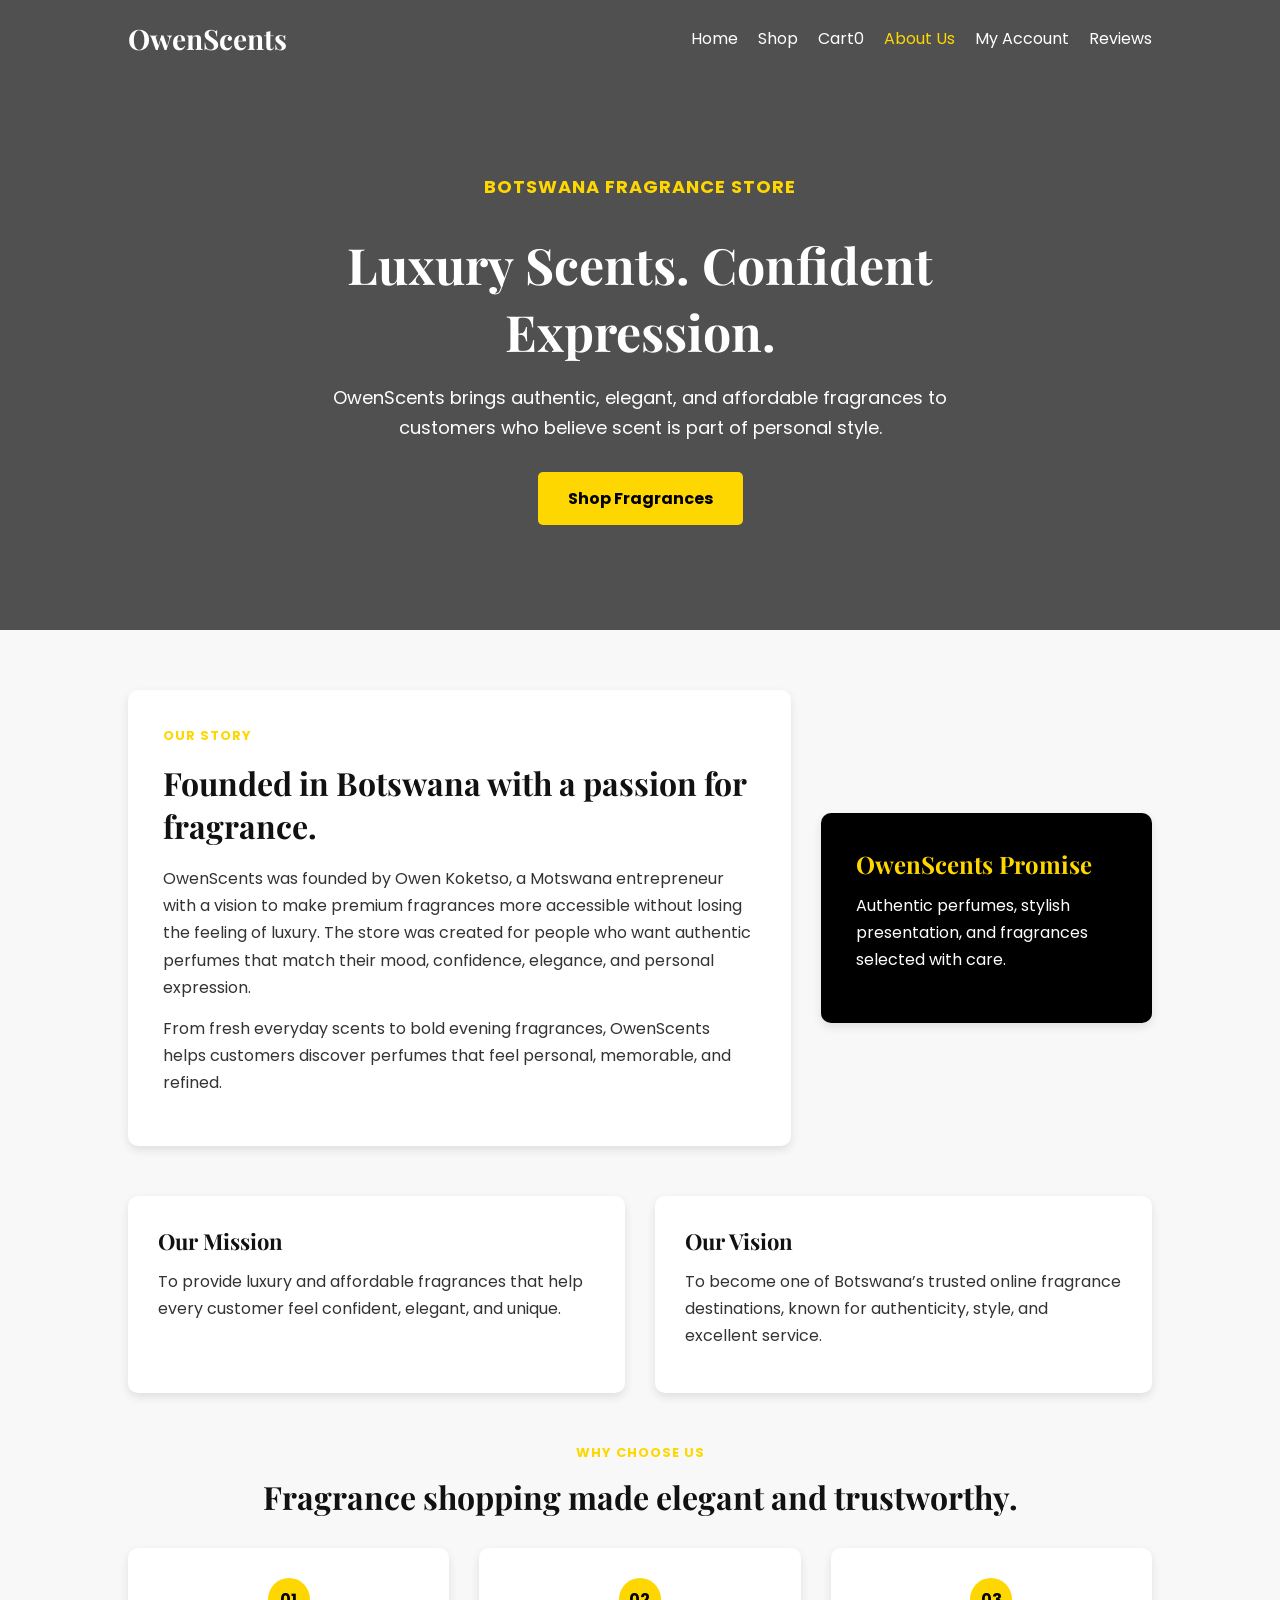
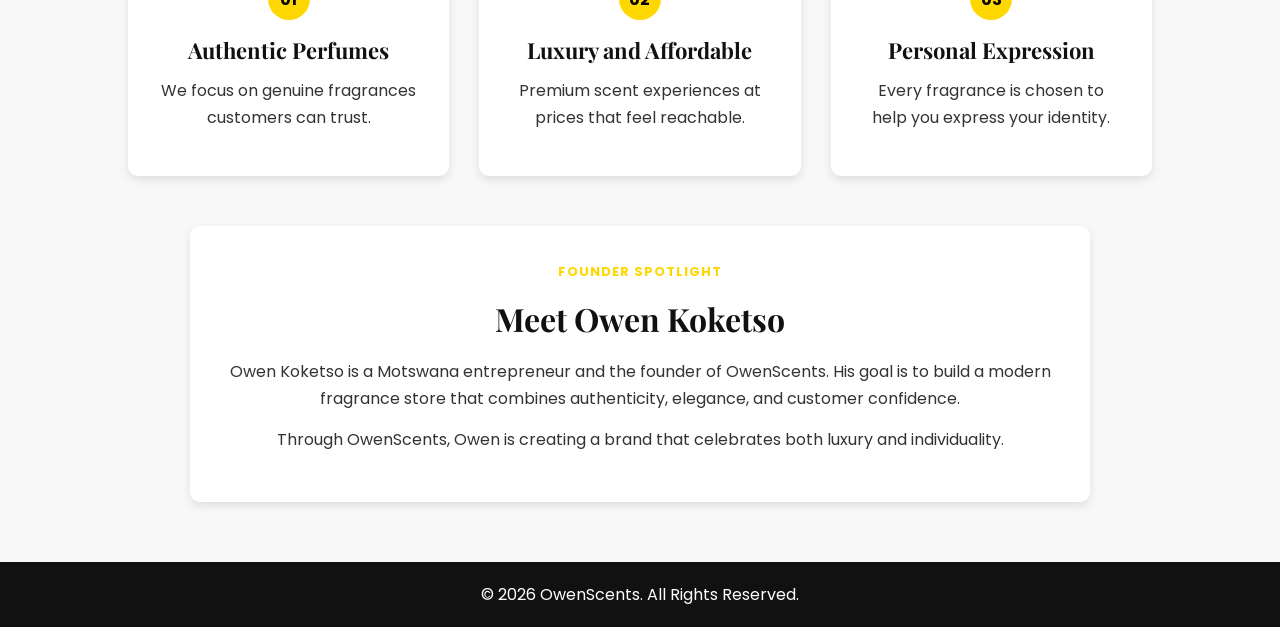
==== about.html @ bdb44d23 "Update about.html" ====
<!DOCTYPE html>
<html lang="en">
<head>
  <meta charset="UTF-8">
  <meta name="viewport" content="width=device-width, initial-scale=1.0">
  <title>About Us | OwenScents</title>
  <link rel="preconnect" href="https://fonts.googleapis.com">
  <link rel="preconnect" href="https://fonts.gstatic.com" crossorigin>
  <link href="https://fonts.googleapis.com/css2?family=Playfair+Display:wght@600;700&family=Poppins:wght@400;500;600;700&display=swap" rel="stylesheet">
  <link rel="stylesheet" href="about.css">
</head>

<body>
  <header class="banner">
    <nav class="navbar">
      <h1 class="logo">OwenScents</h1>

      <ul class="nav-links">
        <li><a href="index.html">Home</a></li>
        <li><a href="shop.html">Shop</a></li>
        <li><a href="cart.html">Cart<span id="cart-count">0</span></a></li>
        <li><a href="about.html" class="active">About Us</a></li>
         <li><a href="account.html">My Account</a></li>
        <li><a href="reviews.html">Reviews</a></li>
      </ul>
    </nav>

    <section class="banner-content">
      <p class="small-title">Botswana Fragrance Store</p>
      <h2>Luxury Scents. Confident Expression.</h2>
      <p>
        OwenScents brings authentic, elegant, and affordable fragrances to customers who believe scent is part of personal style.
      </p>
      <a href="shop.html" class="banner-btn">Shop Fragrances</a>
    </section>
  </header>

  <main>
    <section class="about-section reveal">
      <div class="about-text">
        <p class="small-title">Our Story</p>
        <h2>Founded in Botswana with a passion for fragrance.</h2>
        <p>
          OwenScents was founded by Owen Koketso, a Motswana entrepreneur with a vision to make premium fragrances more accessible
          without losing the feeling of luxury. The store was created for people who want authentic perfumes that match their mood,
          confidence, elegance, and personal expression.
        </p>
        <p>
          From fresh everyday scents to bold evening fragrances, OwenScents helps customers discover perfumes that feel personal,
          memorable, and refined.
        </p>
      </div>

      <div class="about-card">
        <h3>OwenScents Promise</h3>
        <p>Authentic perfumes, stylish presentation, and fragrances selected with care.</p>
      </div>
    </section>

    <section class="mission-vision reveal">
      <article>
        <h3>Our Mission</h3>
        <p>
          To provide luxury and affordable fragrances that help every customer feel confident, elegant, and unique.
        </p>
      </article>

      <article>
        <h3>Our Vision</h3>
        <p>
          To become one of Botswana’s trusted online fragrance destinations, known for authenticity, style, and excellent service.
        </p>
      </article>
    </section>

    <section class="why-choose reveal">
      <p class="small-title">Why Choose Us</p>
      <h2>Fragrance shopping made elegant and trustworthy.</h2>

      <div class="features">
        <article>
          <span>01</span>
          <h3>Authentic Perfumes</h3>
          <p>We focus on genuine fragrances customers can trust.</p>
        </article>

        <article>
          <span>02</span>
          <h3>Luxury and Affordable</h3>
          <p>Premium scent experiences at prices that feel reachable.</p>
        </article>

        <article>
          <span>03</span>
          <h3>Personal Expression</h3>
          <p>Every fragrance is chosen to help you express your identity.</p>
        </article>
      </div>
    </section>

    <section class="founder reveal">
      <div>
        <p class="small-title">Founder Spotlight</p>
        <h2>Meet Owen Koketso</h2>
        <p>
          Owen Koketso is a Motswana entrepreneur and the founder of OwenScents. His goal is to build a modern fragrance store
          that combines authenticity, elegance, and customer confidence.
        </p>
        <p>
          Through OwenScents, Owen is creating a brand that celebrates both luxury and individuality.
        </p>
      </div>
    </section>
  </main>

  <footer>
    <p>&copy; 2026 OwenScents. All Rights Reserved.</p>
  </footer>

  <script>
    const revealElements = document.querySelectorAll(".reveal");

    const observer = new IntersectionObserver((entries) => {
      entries.forEach((entry) => {
        if (entry.isIntersecting) {
          entry.target.classList.add("show");
        }
      });
    }, {
      threshold: 0.2
    });

    revealElements.forEach((element) => {
      observer.observe(element);
    });
  </script>
</body>
</html>
---- about.css ----
* {
    margin: 0;
    padding: 0;
    box-sizing: border-box;
}

body {
    background: #f8f8f8;
    color: #333;
    font-family: "Poppins", Arial, Helvetica, sans-serif;
}

h1,
h2,
h3 {
    font-family: "Playfair Display", Georgia, serif;
}

.banner {
    background:
        linear-gradient(rgba(0, 0, 0, 0.68), rgba(0, 0, 0, 0.68)),
        url("https://images.unsplash.com/photo-1592945403244-b3fbafd7f539?auto=format&fit=crop&w=1600&q=80");
    background-size: cover;
    background-position: center;
    min-height: 70vh;
    color: white;
}

.navbar {
    display: flex;
    justify-content: space-between;
    align-items: center;
    padding: 20px 10%;
}

.logo {
    font-size: 28px;
    font-weight: 700;
}

.nav-links {
    display: flex;
    list-style: none;
    flex-wrap: wrap;
    justify-content: flex-end;
}

.nav-links li {
    margin-left: 20px;
}

.nav-links a {
    text-decoration: none;
    color: white;
    font-size: 16px;
}

.nav-links a:hover,
.nav-links .active {
    color: #ffd700;
}

.banner-content {
    text-align: center;
    padding: 95px 10% 80px;
    max-width: 900px;
    margin: 0 auto;
}

.small-title {
    color: #ffd700;
    font-weight: 700;
    text-transform: uppercase;
    letter-spacing: 1px;
    font-size: 13px;
    margin-bottom: 12px;
}

.banner-content h2 {
    font-size: 50px;
    margin-bottom: 18px;
}

.banner-content p {
    font-size: 18px;
    line-height: 1.7;
    margin-bottom: 28px;
}

.banner-btn {
    display: inline-block;
    padding: 14px 30px;
    background: #ffd700;
    color: black;
    text-decoration: none;
    font-weight: 700;
    border-radius: 5px;
}

.banner-btn:hover {
    background: white;
}

main {
    padding: 60px 10%;
}

.about-section {
    display: grid;
    grid-template-columns: 2fr 1fr;
    gap: 30px;
    align-items: center;
    margin-bottom: 50px;
}

.about-text,
.founder {
    background: white;
    border-radius: 10px;
    padding: 35px;
    box-shadow: 0 4px 10px rgba(0, 0, 0, 0.1);
}

.about-text h2,
.why-choose h2,
.founder h2 {
    font-size: 32px;
    margin-bottom: 18px;
    color: #111;
}

.about-text p,
.about-card p,
.mission-vision p,
.features p,
.founder p {
    line-height: 1.7;
    margin-bottom: 14px;
}

.about-card {
    background: black;
    color: white;
    border-radius: 10px;
    padding: 35px;
    box-shadow: 0 4px 10px rgba(0, 0, 0, 0.1);
}

.about-card h3 {
    color: #ffd700;
    font-size: 24px;
    margin-bottom: 12px;
}

.mission-vision {
    display: grid;
    grid-template-columns: repeat(2, 1fr);
    gap: 30px;
    margin-bottom: 50px;
}

.mission-vision article,
.features article {
    background: white;
    border-radius: 10px;
    padding: 30px;
    box-shadow: 0 4px 10px rgba(0, 0, 0, 0.1);
    transition: 0.3s;
}

.mission-vision article:hover,
.features article:hover {
    transform: translateY(-10px);
}

.mission-vision h3,
.features h3 {
    font-size: 22px;
    margin-bottom: 12px;
    color: #111;
}

.why-choose {
    text-align: center;
    margin-bottom: 50px;
}

.features {
    display: grid;
    grid-template-columns: repeat(auto-fit, minmax(220px, 1fr));
    gap: 30px;
    margin-top: 30px;
}

.features span {
    display: inline-flex;
    align-items: center;
    justify-content: center;
    width: 42px;
    height: 42px;
    background: #ffd700;
    color: black;
    border-radius: 50%;
    font-weight: 700;
    margin-bottom: 15px;
}

.founder {
    max-width: 900px;
    margin: 0 auto;
    text-align: center;
}

footer {
    background: #111;
    color: white;
    text-align: center;
    padding: 20px;
}

.reveal {
    opacity: 0;
    transform: translateY(25px);
    transition: 0.7s ease;
}

.reveal.show {
    opacity: 1;
    transform: translateY(0);
}

@media (max-width: 760px) {
    .navbar {
        flex-direction: column;
        gap: 18px;
        padding: 20px 6%;
    }

    .nav-links {
        justify-content: center;
        gap: 12px;
    }

    .nav-links li {
        margin-left: 0;
    }

    .banner-content {
        padding: 70px 6% 60px;
    }

    .banner-content h2 {
        font-size: 36px;
    }

    main {
        padding: 40px 6%;
    }

    .about-section,
    .mission-vision {
        grid-template-columns: 1fr;
    }

    .about-text,
    .about-card,
    .mission-vision article,
    .features article,
    .founder {
        padding: 25px;
    }

    .about-text h2,
    .why-choose h2,
    .founder h2 {
        font-size: 28px;
    }
}
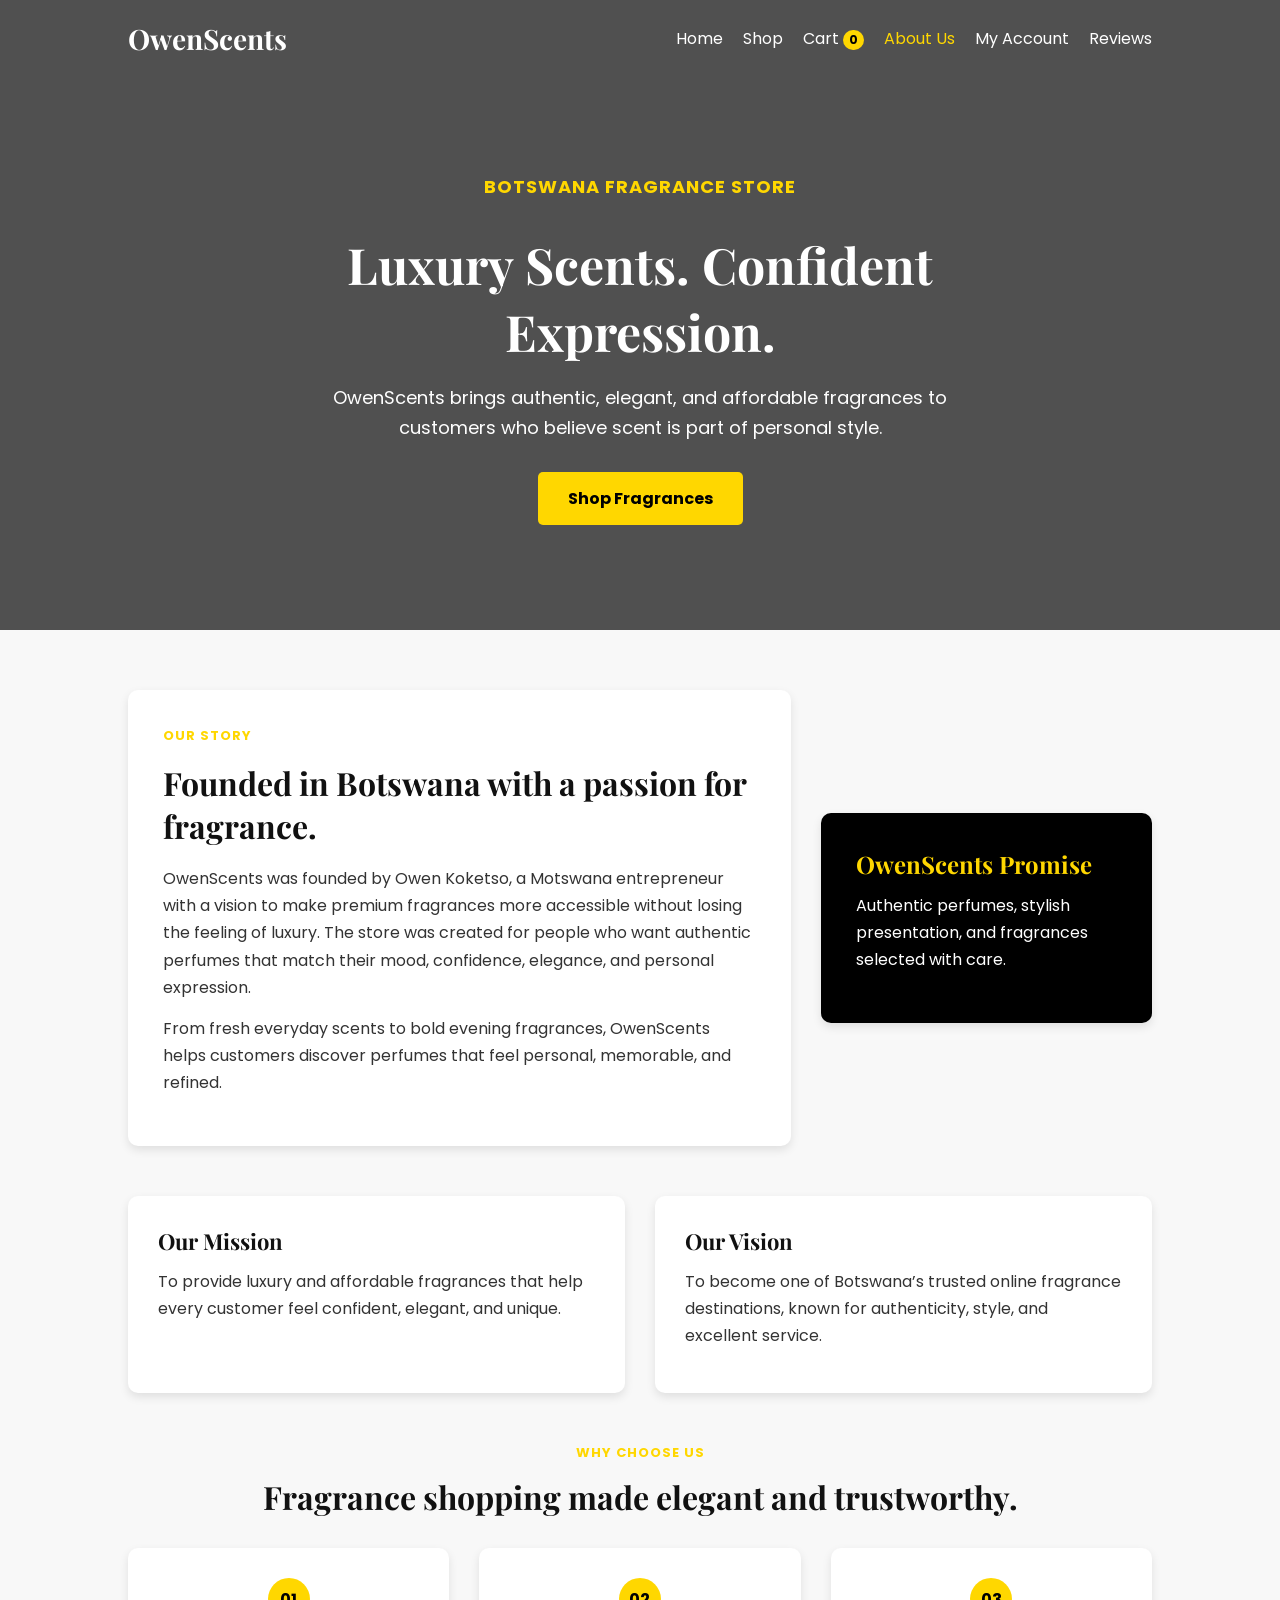
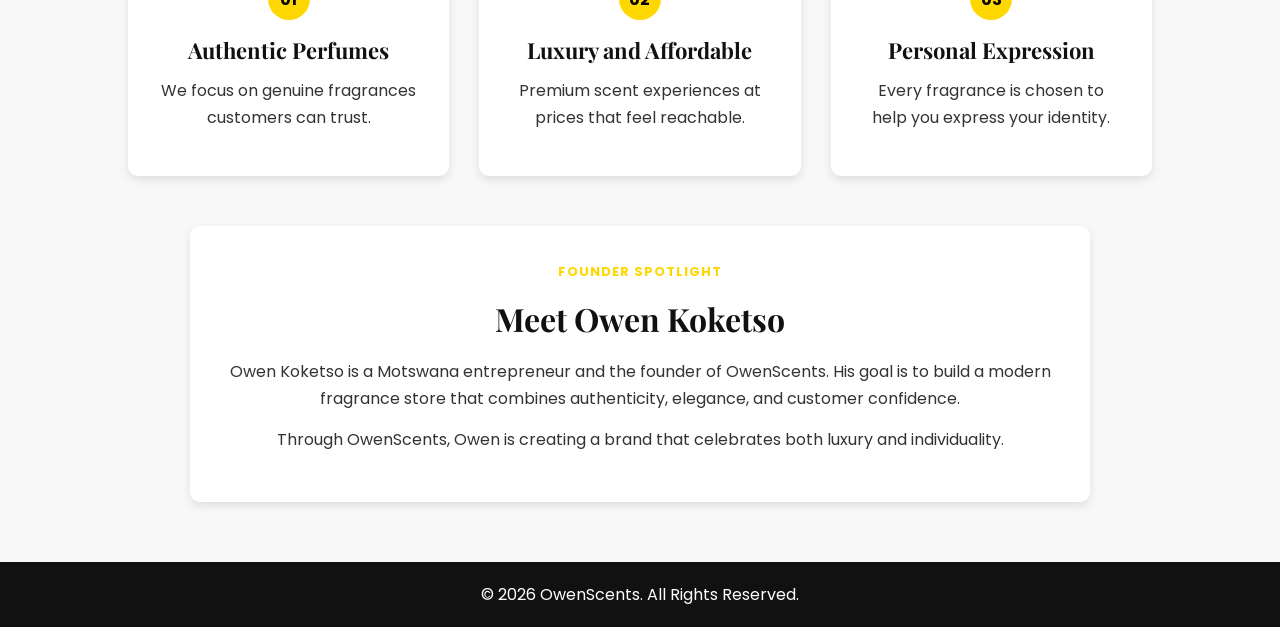
==== commit 0895c460: "Update about.html" ====
--- a/about.html
+++ b/about.html
@@ -117,7 +117,13 @@
     <p>&copy; 2026 OwenScents. All Rights Reserved.</p>
   </footer>
 
-  <script>
+ <script>
+    function updateCartCount() {
+      const cart = JSON.parse(localStorage.getItem("owenScentsCart")) || [];
+      const totalItems = cart.reduce((total, item) => total + item.quantity, 0);
+      document.getElementById("cart-count").textContent = totalItems;
+    }
+
     const revealElements = document.querySelectorAll(".reveal");
 
     const observer = new IntersectionObserver((entries) => {
@@ -133,6 +139,8 @@
     revealElements.forEach((element) => {
       observer.observe(element);
     });
-  </script>
+
+    updateCartCount();
+</script>
 </body>
 </html>
--- a/about.css
+++ b/about.css
@@ -59,6 +59,20 @@
 .nav-links .active {
     color: #ffd700;
 }
+#cart-count {
+    display: inline-flex;
+    align-items: center;
+    justify-content: center;
+    min-width: 20px;
+    height: 20px;
+    margin-left: 4px;
+    padding: 0 6px;
+    background: #ffd700;
+    color: black;
+    border-radius: 50px;
+    font-size: 12px;
+    font-weight: bold;
+}
 
 .banner-content {
     text-align: center;
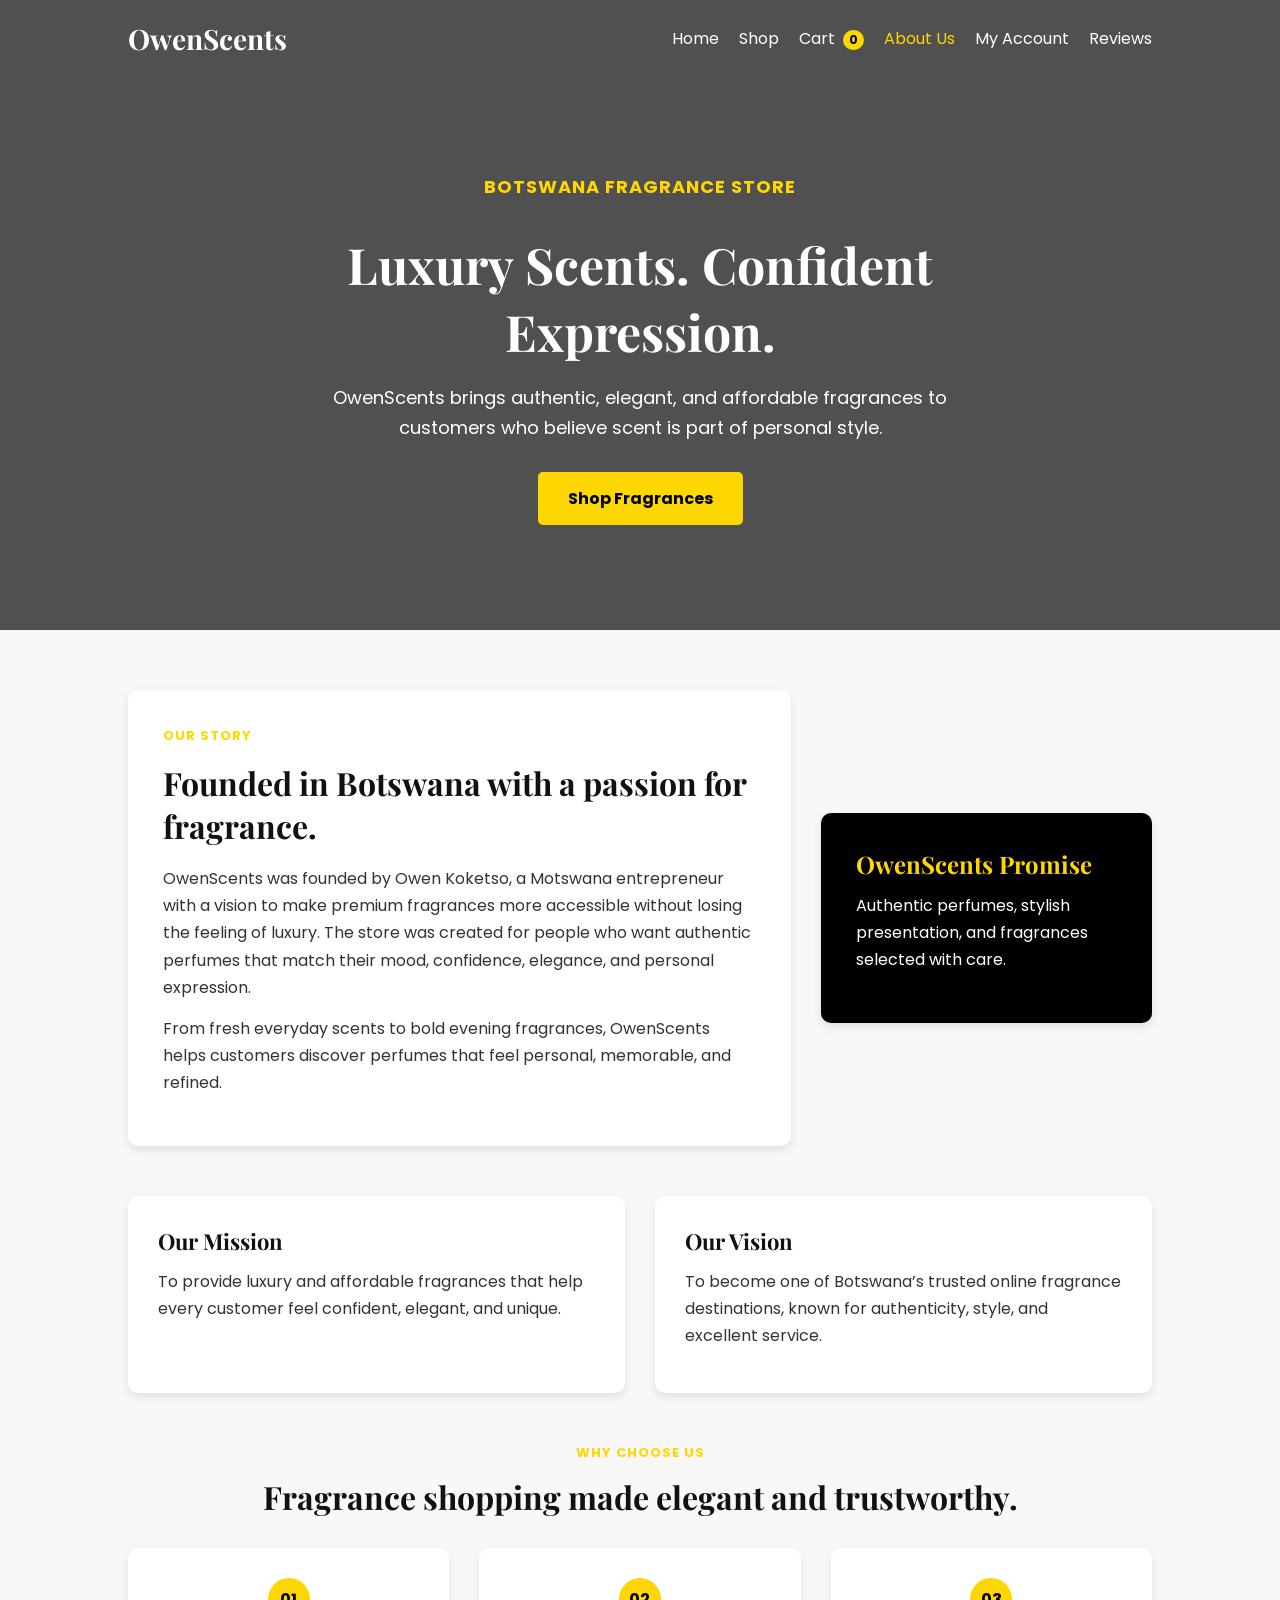
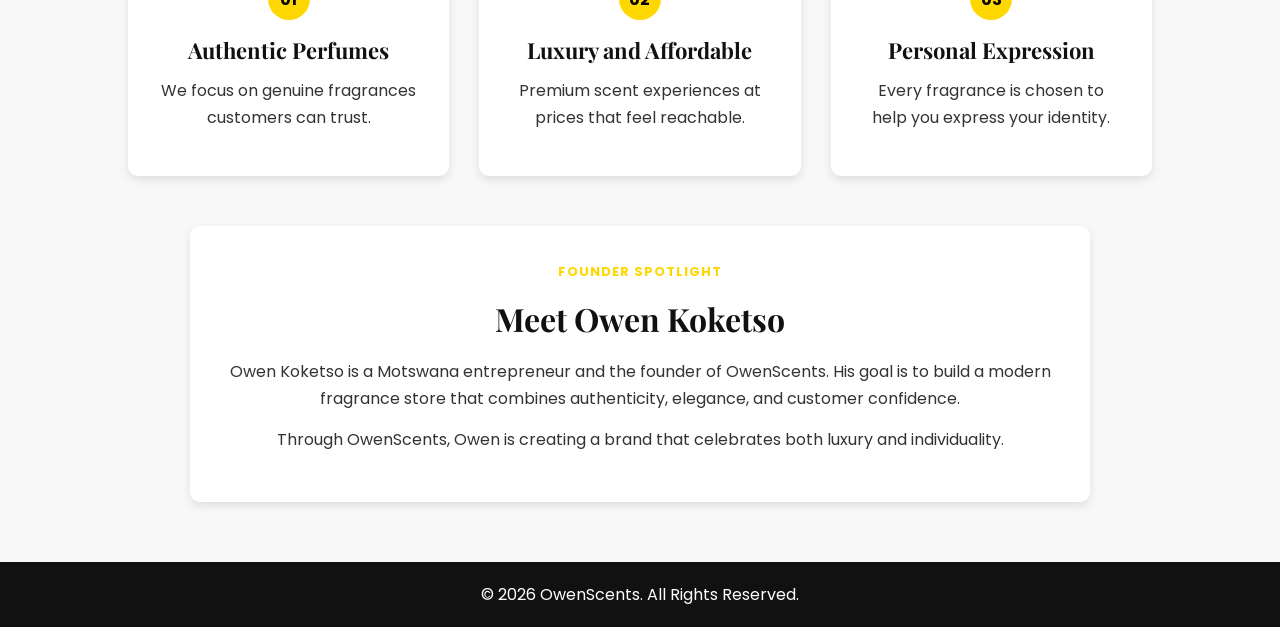
==== commit ecb608df: "Update about.html" ====
--- a/about.html
+++ b/about.html
@@ -1,30 +1,38 @@
 <!DOCTYPE html>
 <html lang="en">
 <head>
+  <!-- Basic page setup -->
   <meta charset="UTF-8">
   <meta name="viewport" content="width=device-width, initial-scale=1.0">
   <title>About Us | OwenScents</title>
+
+  <!-- Google Fonts for elegant headings and modern body text -->
   <link rel="preconnect" href="https://fonts.googleapis.com">
   <link rel="preconnect" href="https://fonts.gstatic.com" crossorigin>
   <link href="https://fonts.googleapis.com/css2?family=Playfair+Display:wght@600;700&family=Poppins:wght@400;500;600;700&display=swap" rel="stylesheet">
+
+  <!-- External CSS file for the About page -->
   <link rel="stylesheet" href="about.css">
 </head>
 
 <body>
+  <!-- Header and hero banner section -->
   <header class="banner">
     <nav class="navbar">
       <h1 class="logo">OwenScents</h1>
 
+      <!-- Website navigation links -->
       <ul class="nav-links">
         <li><a href="index.html">Home</a></li>
         <li><a href="shop.html">Shop</a></li>
-        <li><a href="cart.html">Cart<span id="cart-count">0</span></a></li>
+        <li><a href="cart.html">Cart <span id="cart-count">0</span></a></li>
         <li><a href="about.html" class="active">About Us</a></li>
-         <li><a href="account.html">My Account</a></li>
+        <li><a href="account.html">My Account</a></li>
         <li><a href="reviews.html">Reviews</a></li>
       </ul>
     </nav>
 
+    <!-- Main banner content -->
     <section class="banner-content">
       <p class="small-title">Botswana Fragrance Store</p>
       <h2>Luxury Scents. Confident Expression.</h2>
@@ -35,7 +43,9 @@
     </section>
   </header>
 
+  <!-- Main About Us content -->
   <main>
+    <!-- Story section explaining the background of the business -->
     <section class="about-section reveal">
       <div class="about-text">
         <p class="small-title">Our Story</p>
@@ -51,12 +61,14 @@
         </p>
       </div>
 
+      <!-- Short promise card -->
       <div class="about-card">
         <h3>OwenScents Promise</h3>
         <p>Authentic perfumes, stylish presentation, and fragrances selected with care.</p>
       </div>
     </section>
 
+    <!-- Mission and vision section -->
     <section class="mission-vision reveal">
       <article>
         <h3>Our Mission</h3>
@@ -73,6 +85,7 @@
       </article>
     </section>
 
+    <!-- Features showing why customers should choose OwenScents -->
     <section class="why-choose reveal">
       <p class="small-title">Why Choose Us</p>
       <h2>Fragrance shopping made elegant and trustworthy.</h2>
@@ -98,6 +111,7 @@
       </div>
     </section>
 
+    <!-- Founder information section -->
     <section class="founder reveal">
       <div>
         <p class="small-title">Founder Spotlight</p>
@@ -113,19 +127,23 @@
     </section>
   </main>
 
+  <!-- Footer section -->
   <footer>
     <p>&copy; 2026 OwenScents. All Rights Reserved.</p>
   </footer>
 
- <script>
+  <script>
+    // Updates the cart number in the navigation using localStorage
     function updateCartCount() {
       const cart = JSON.parse(localStorage.getItem("owenScentsCart")) || [];
       const totalItems = cart.reduce((total, item) => total + item.quantity, 0);
       document.getElementById("cart-count").textContent = totalItems;
     }
 
+    // Select all elements that should animate when they appear on screen
     const revealElements = document.querySelectorAll(".reveal");
 
+    // Creates an observer that watches when sections enter the viewport
     const observer = new IntersectionObserver((entries) => {
       entries.forEach((entry) => {
         if (entry.isIntersecting) {
@@ -136,11 +154,13 @@
       threshold: 0.2
     });
 
+    // Apply the reveal animation observer to each reveal element
     revealElements.forEach((element) => {
       observer.observe(element);
     });
 
+    // Run cart count update when the page loads
     updateCartCount();
-</script>
+  </script>
 </body>
 </html>
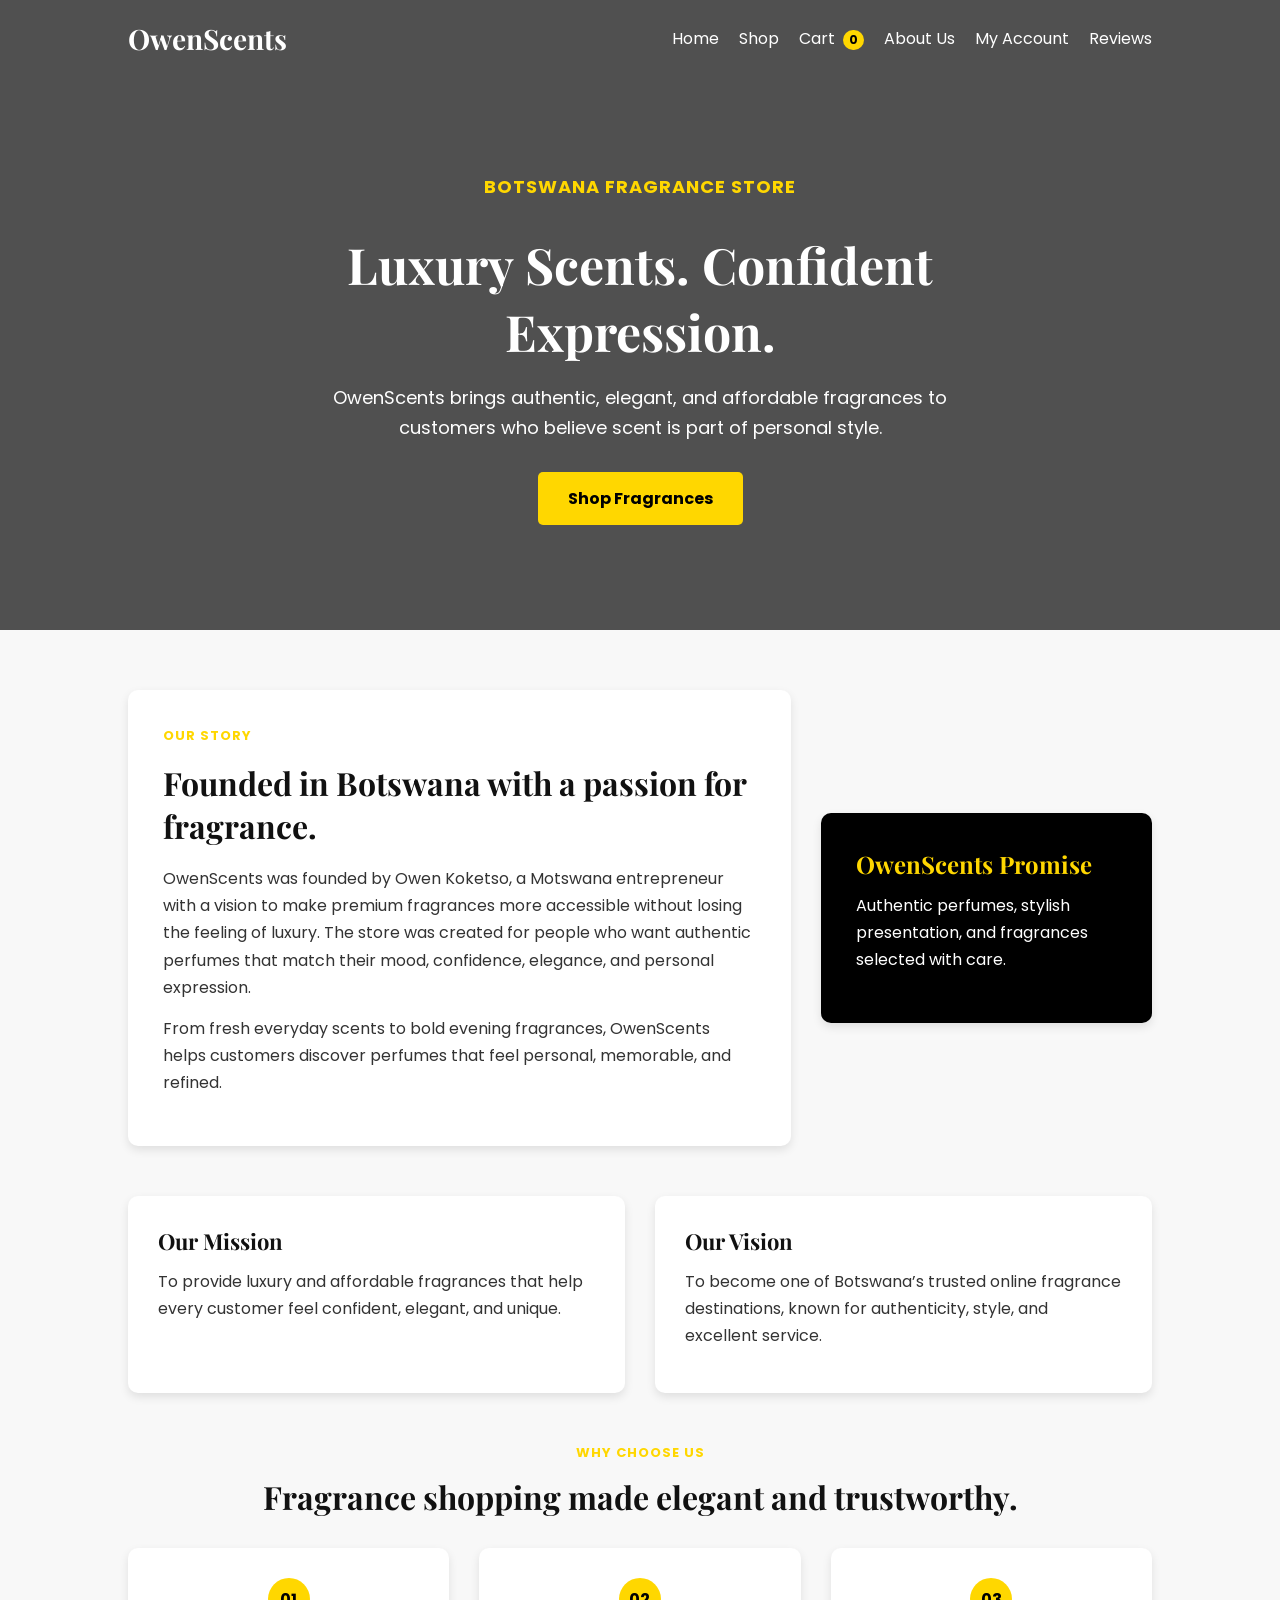
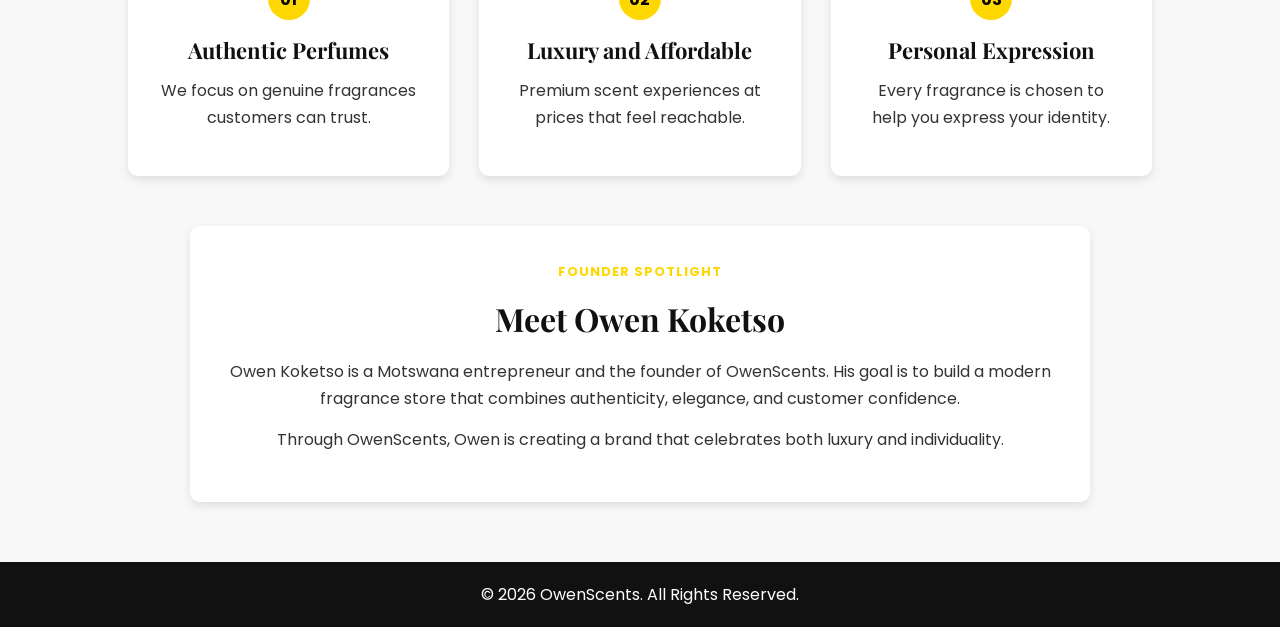
==== commit f118c5f1: "Update about.html" ====
--- a/about.html
+++ b/about.html
@@ -26,7 +26,7 @@
         <li><a href="index.html">Home</a></li>
         <li><a href="shop.html">Shop</a></li>
         <li><a href="cart.html">Cart <span id="cart-count">0</span></a></li>
-        <li><a href="about.html" class="active">About Us</a></li>
+        <li><a href="about.html" class="active-link">About Us</a></li>
         <li><a href="account.html">My Account</a></li>
         <li><a href="reviews.html">Reviews</a></li>
       </ul>
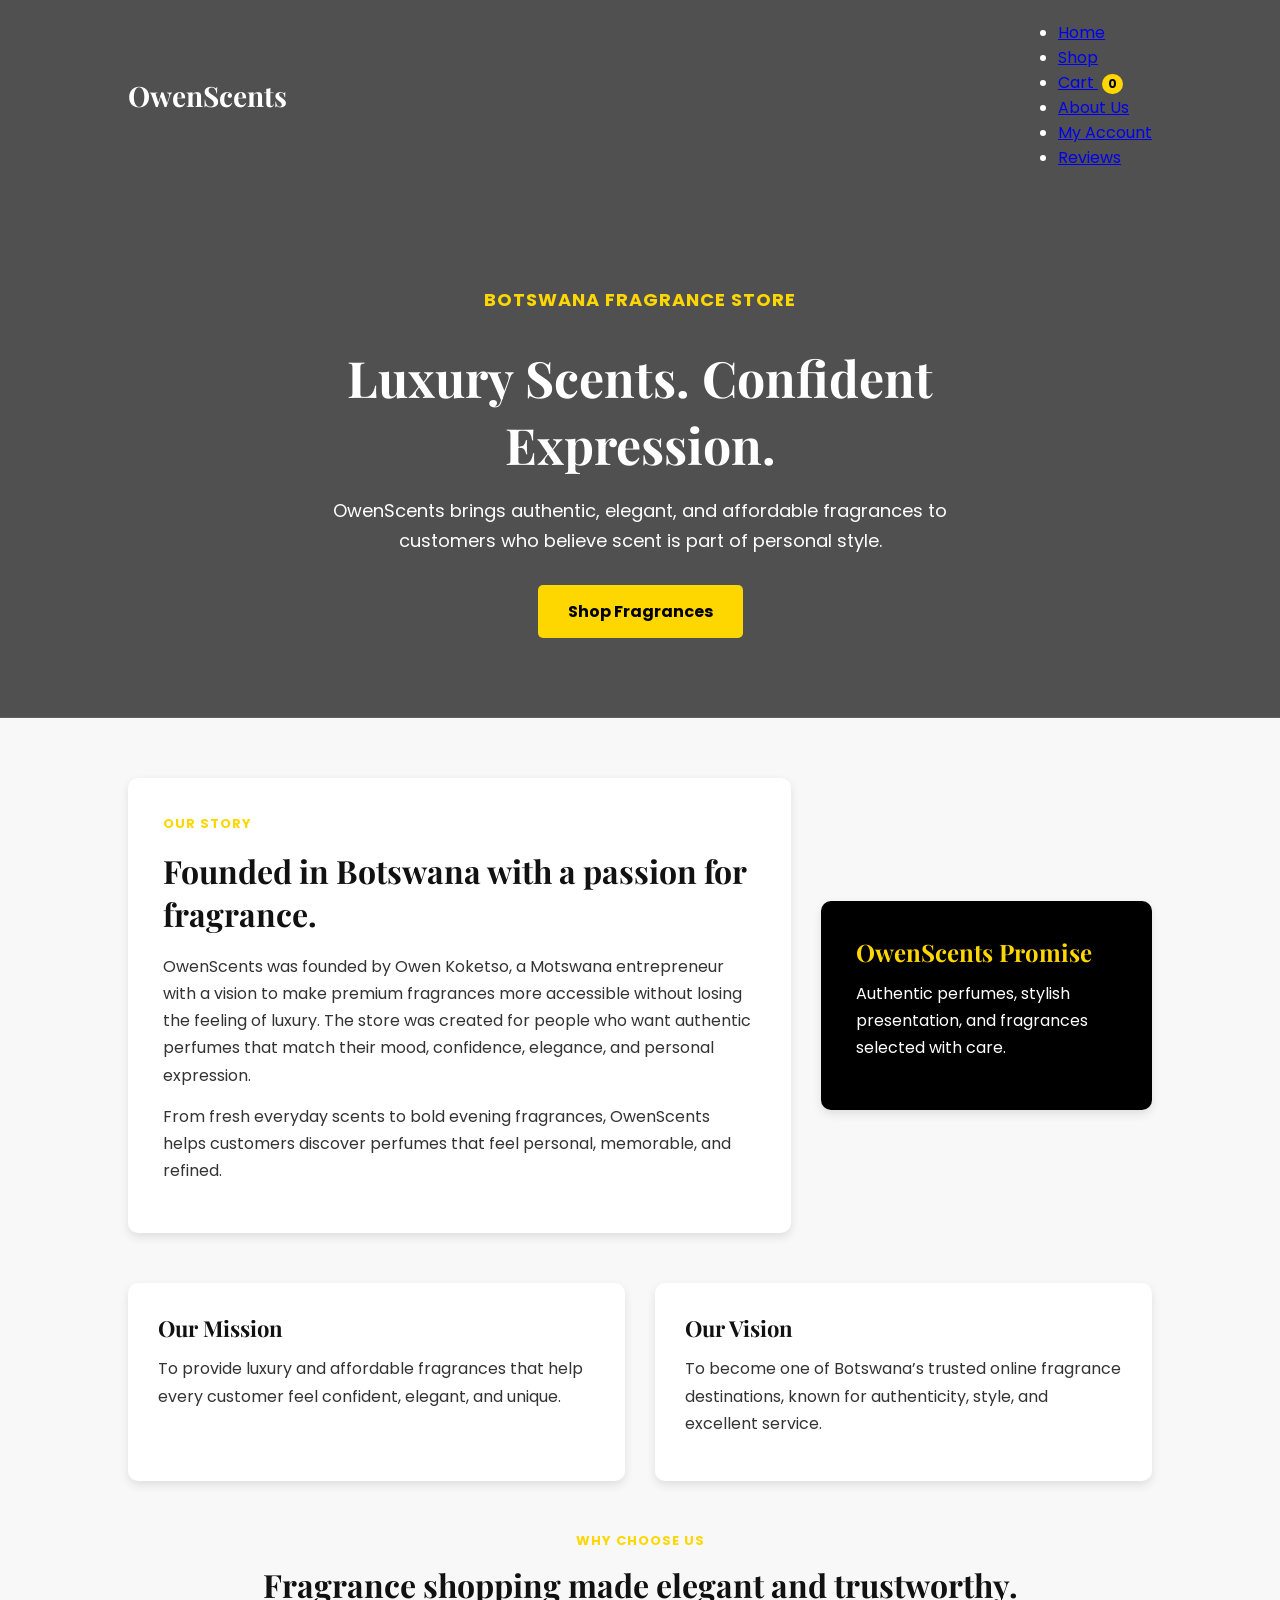
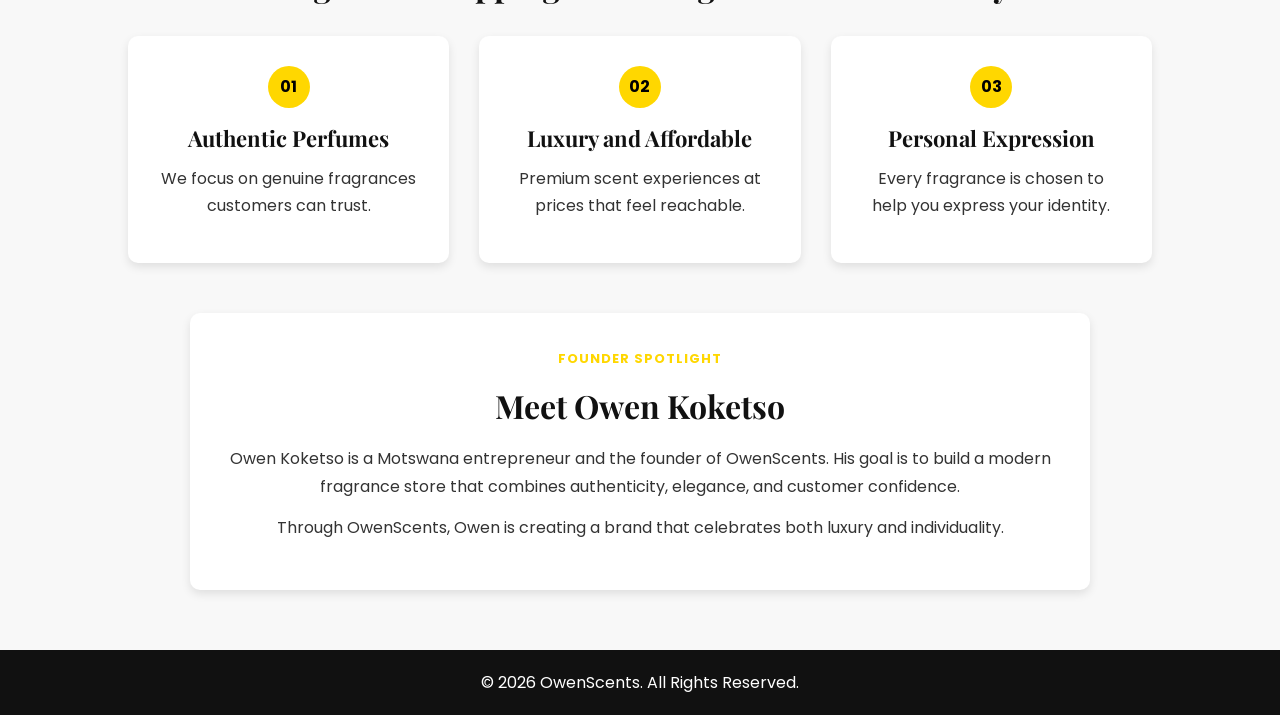
==== commit 75079b54: "Update about.html" ====
--- a/about.html
+++ b/about.html
@@ -22,7 +22,7 @@
       <h1 class="logo">OwenScents</h1>
 
       <!-- Website navigation links -->
-      <ul class="nav-links">
+      <ul class="nav">
         <li><a href="index.html">Home</a></li>
         <li><a href="shop.html">Shop</a></li>
         <li><a href="cart.html">Cart <span id="cart-count">0</span></a></li>
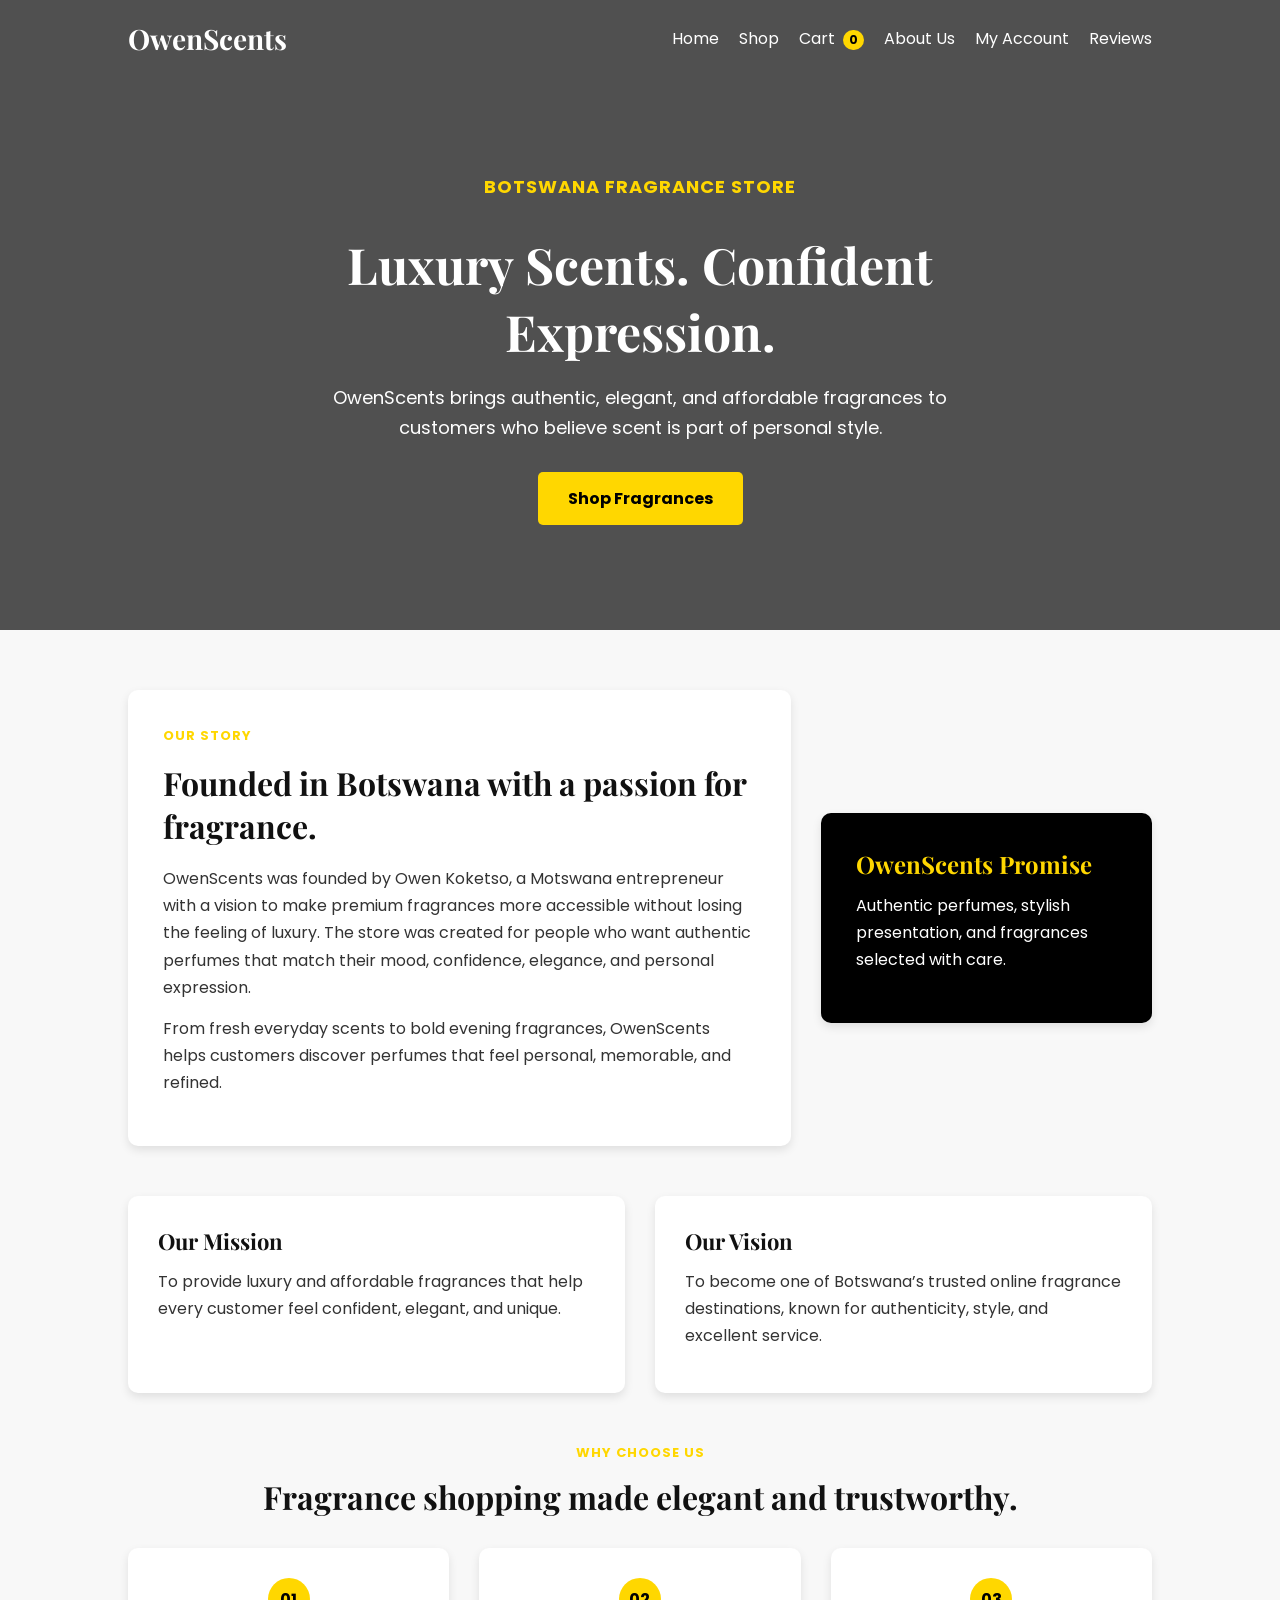
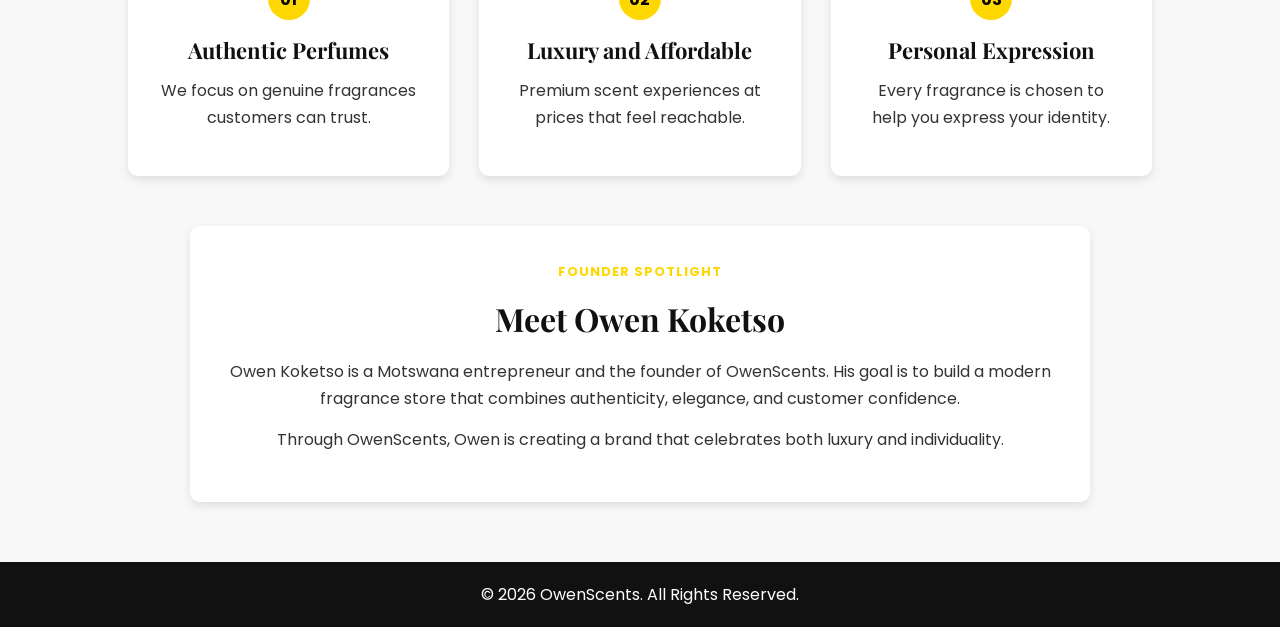
==== commit c4259356: "Update about.html" ====
--- a/about.html
+++ b/about.html
@@ -22,7 +22,7 @@
       <h1 class="logo">OwenScents</h1>
 
       <!-- Website navigation links -->
-      <ul class="nav">
+      <ul class="nav-links">
         <li><a href="index.html">Home</a></li>
         <li><a href="shop.html">Shop</a></li>
         <li><a href="cart.html">Cart <span id="cart-count">0</span></a></li>
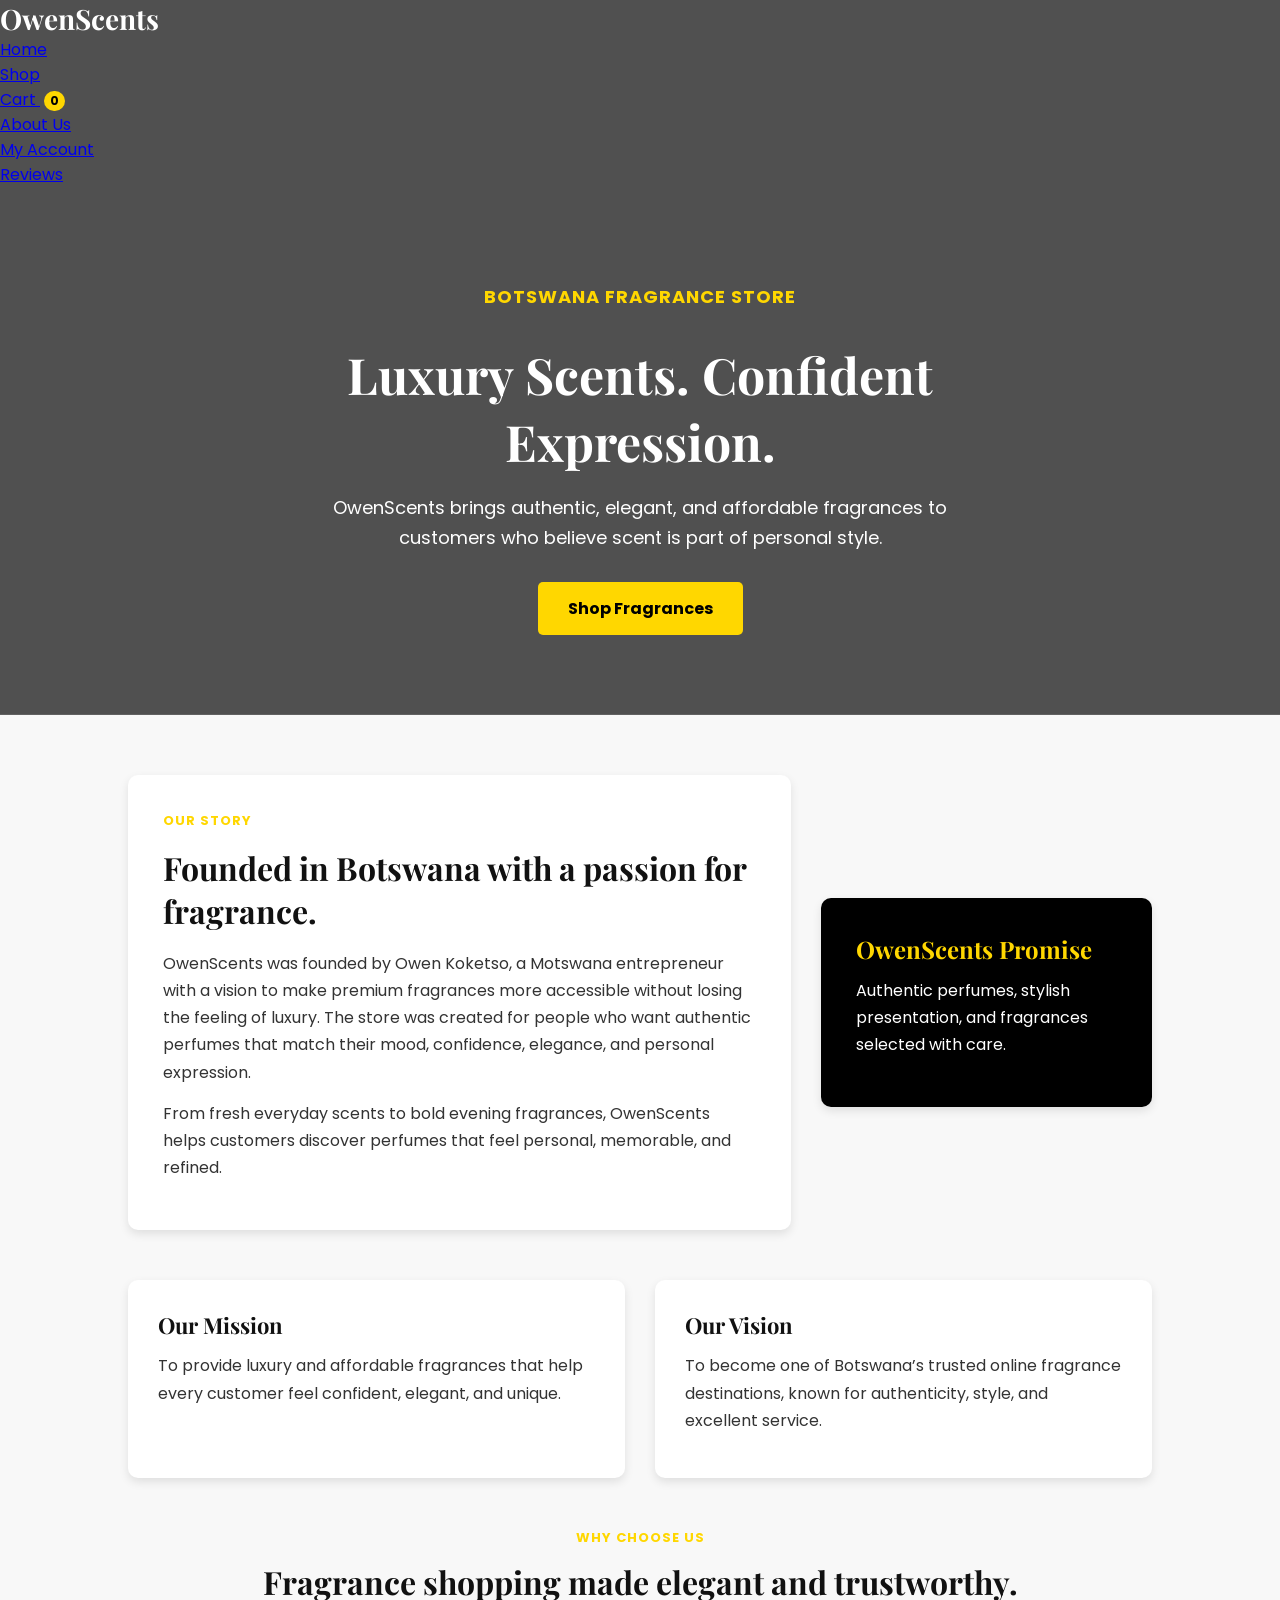
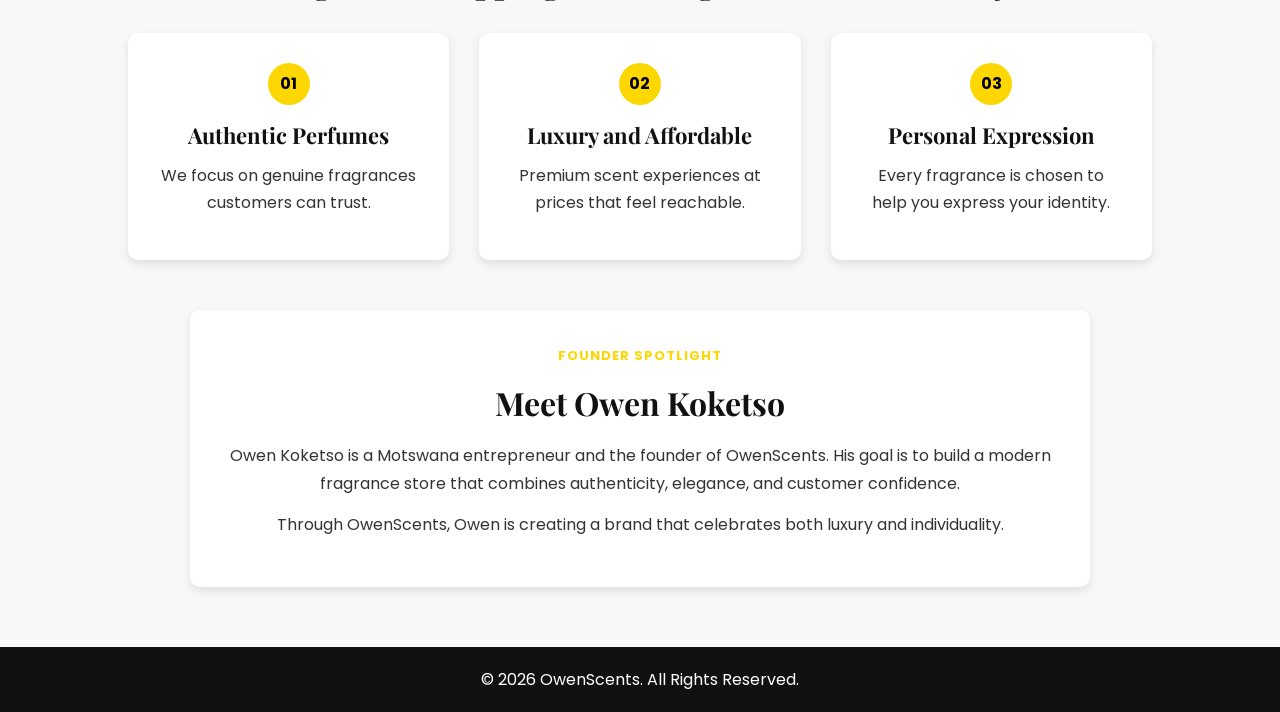
==== commit 53d69119: "Update about.html" ====
--- a/about.html
+++ b/about.html
@@ -18,11 +18,11 @@
 <body>
   <!-- Header and hero banner section -->
   <header class="banner">
-    <nav class="navbar">
+    <nav>
       <h1 class="logo">OwenScents</h1>
 
       <!-- Website navigation links -->
-      <ul class="nav-links">
+      <ul>
         <li><a href="index.html">Home</a></li>
         <li><a href="shop.html">Shop</a></li>
         <li><a href="cart.html">Cart <span id="cart-count">0</span></a></li>
--- a/about.css
+++ b/about.css
@@ -56,7 +56,7 @@
 }
 
 .nav-links a:hover,
-.nav-links .active {
+.nav-links .active-link {
     color: #ffd700;
 }
 #cart-count {
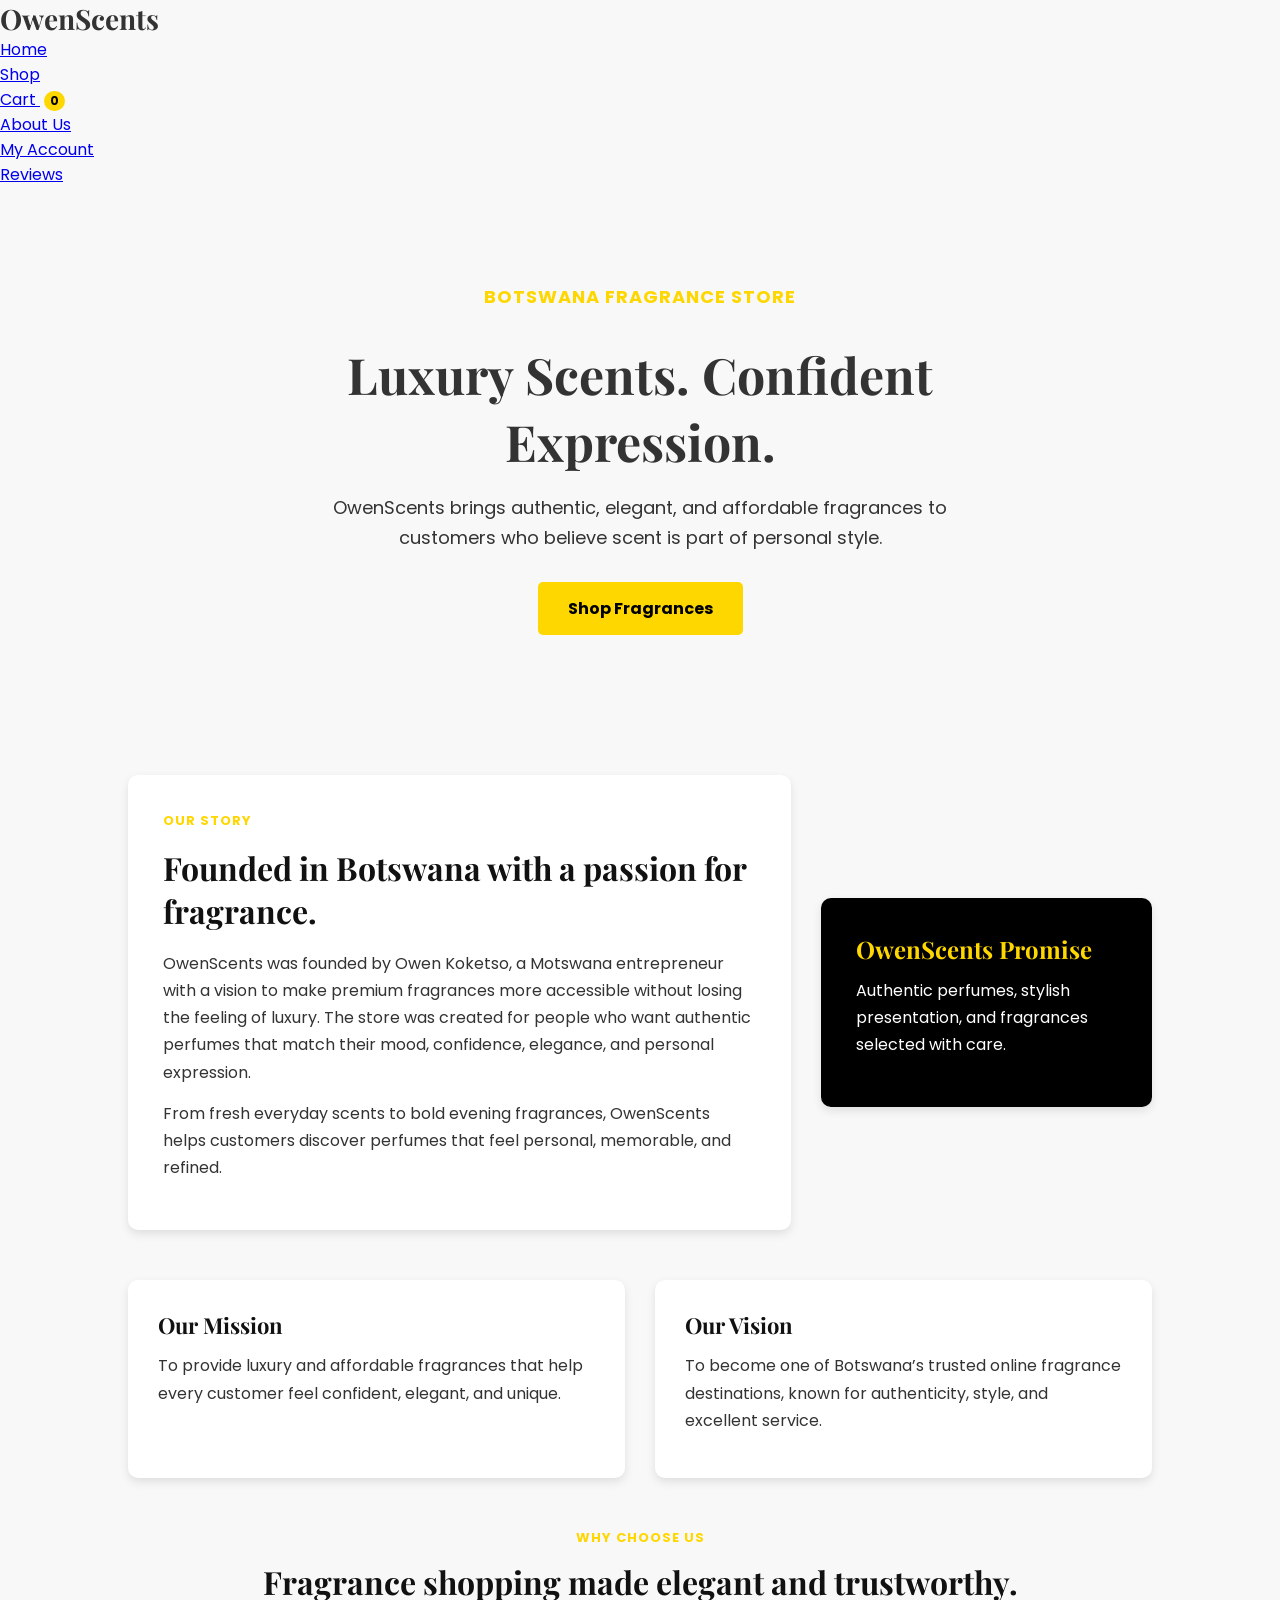
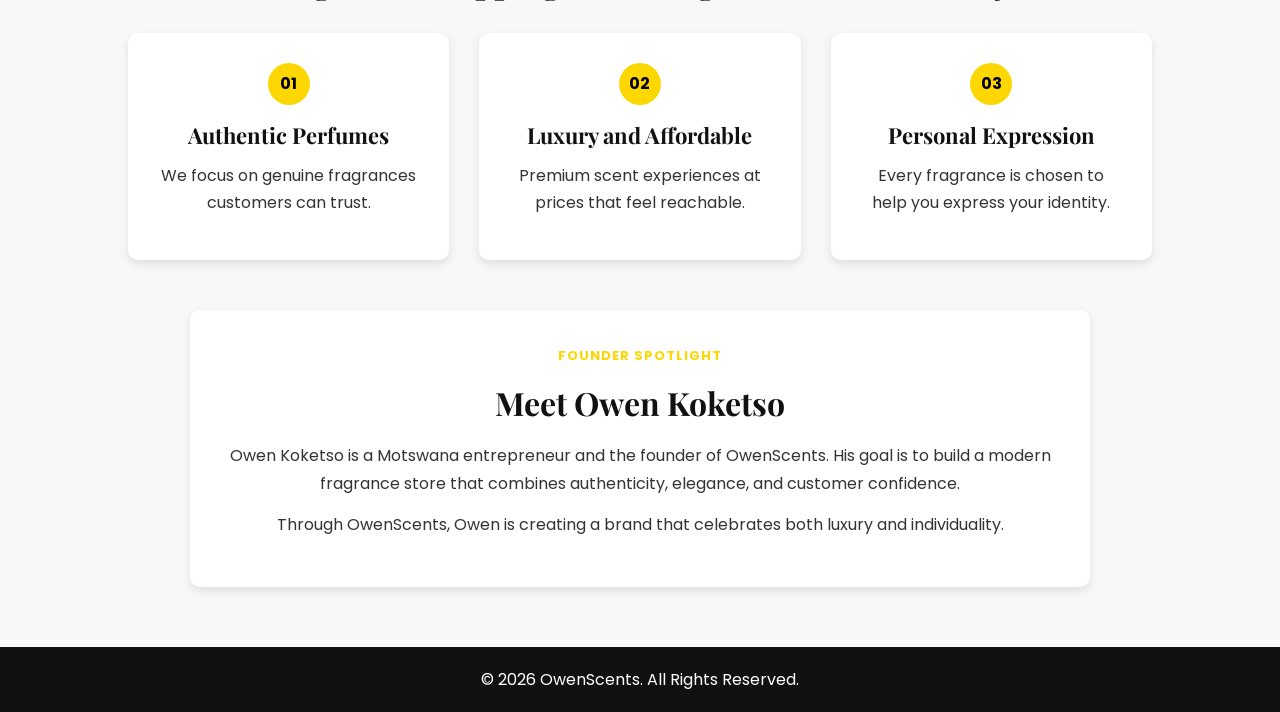
==== commit 431dc805: "Update about.html" ====
--- a/about.html
+++ b/about.html
@@ -16,8 +16,8 @@
 </head>
 
 <body>
-  <!-- Header and hero banner section -->
-  <header class="banner">
+  <!-- Header and banner section -->
+  <header>
     <nav>
       <h1 class="logo">OwenScents</h1>
 
